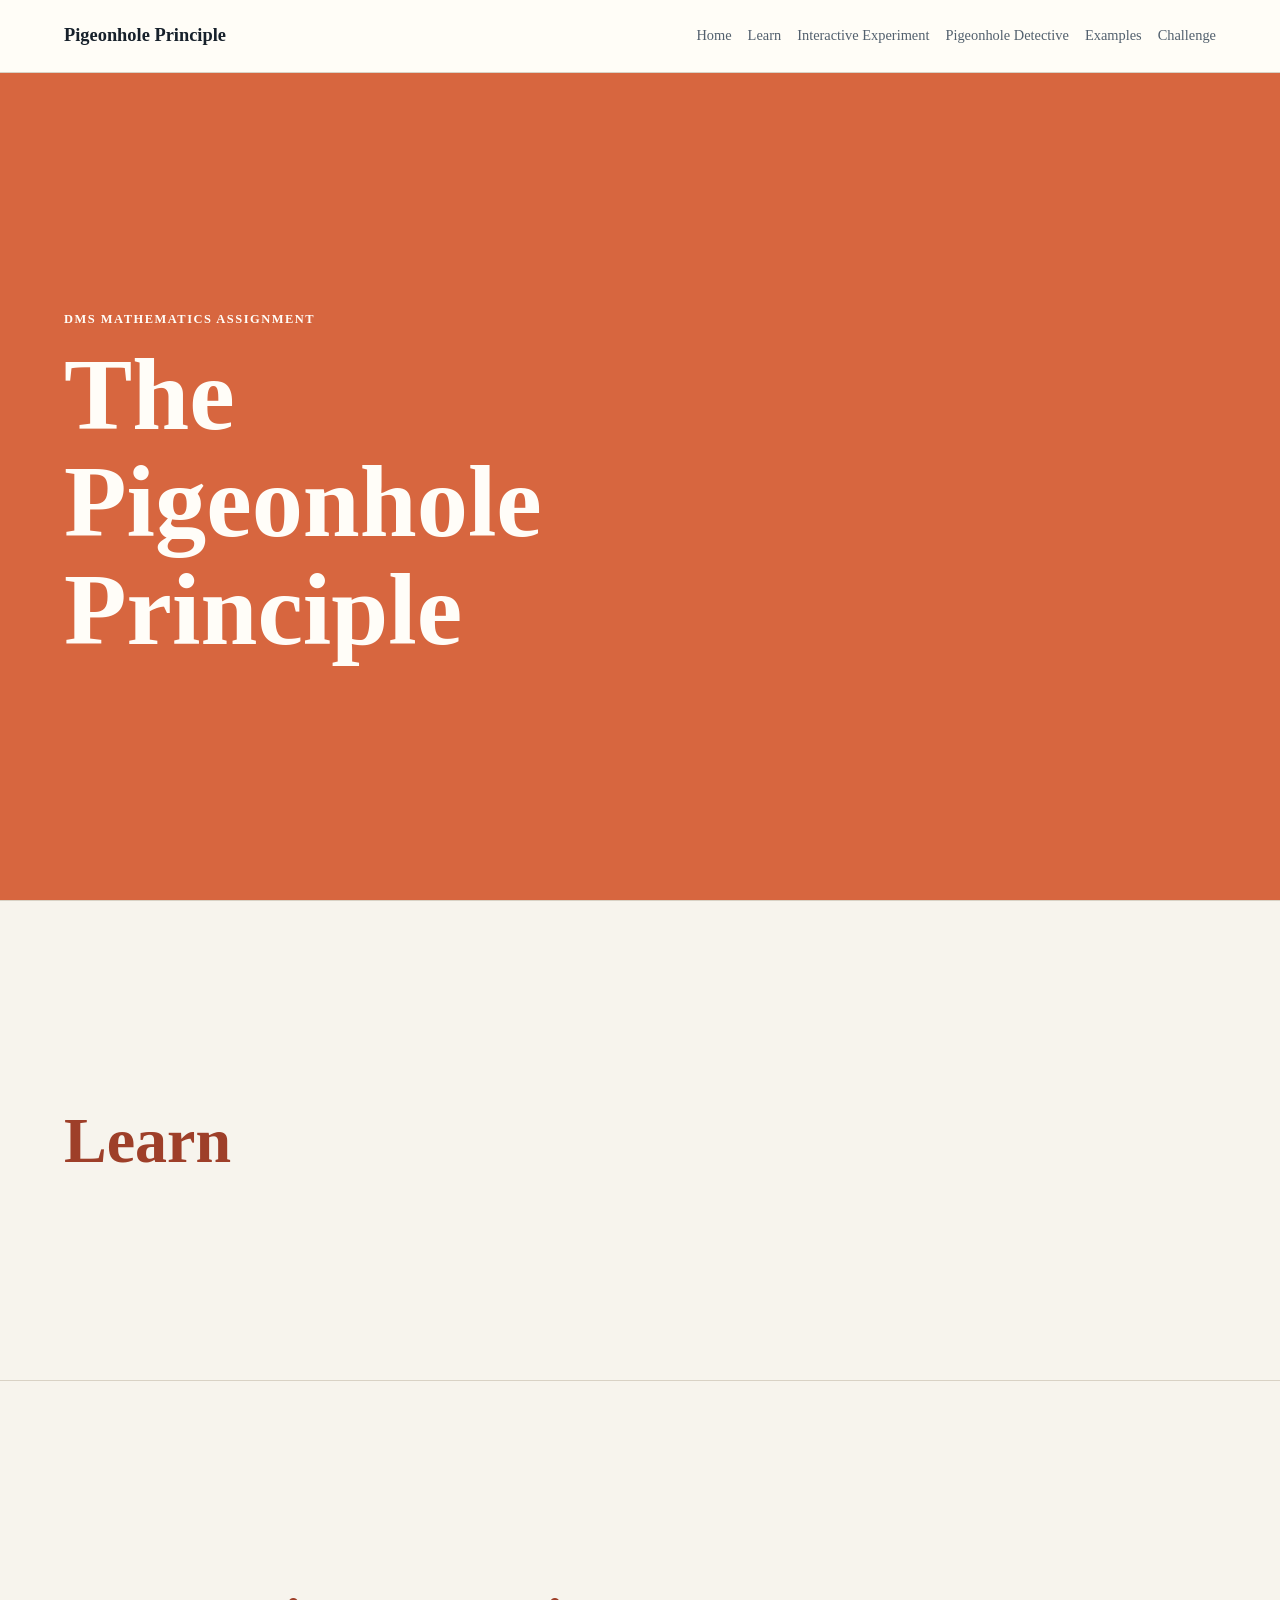
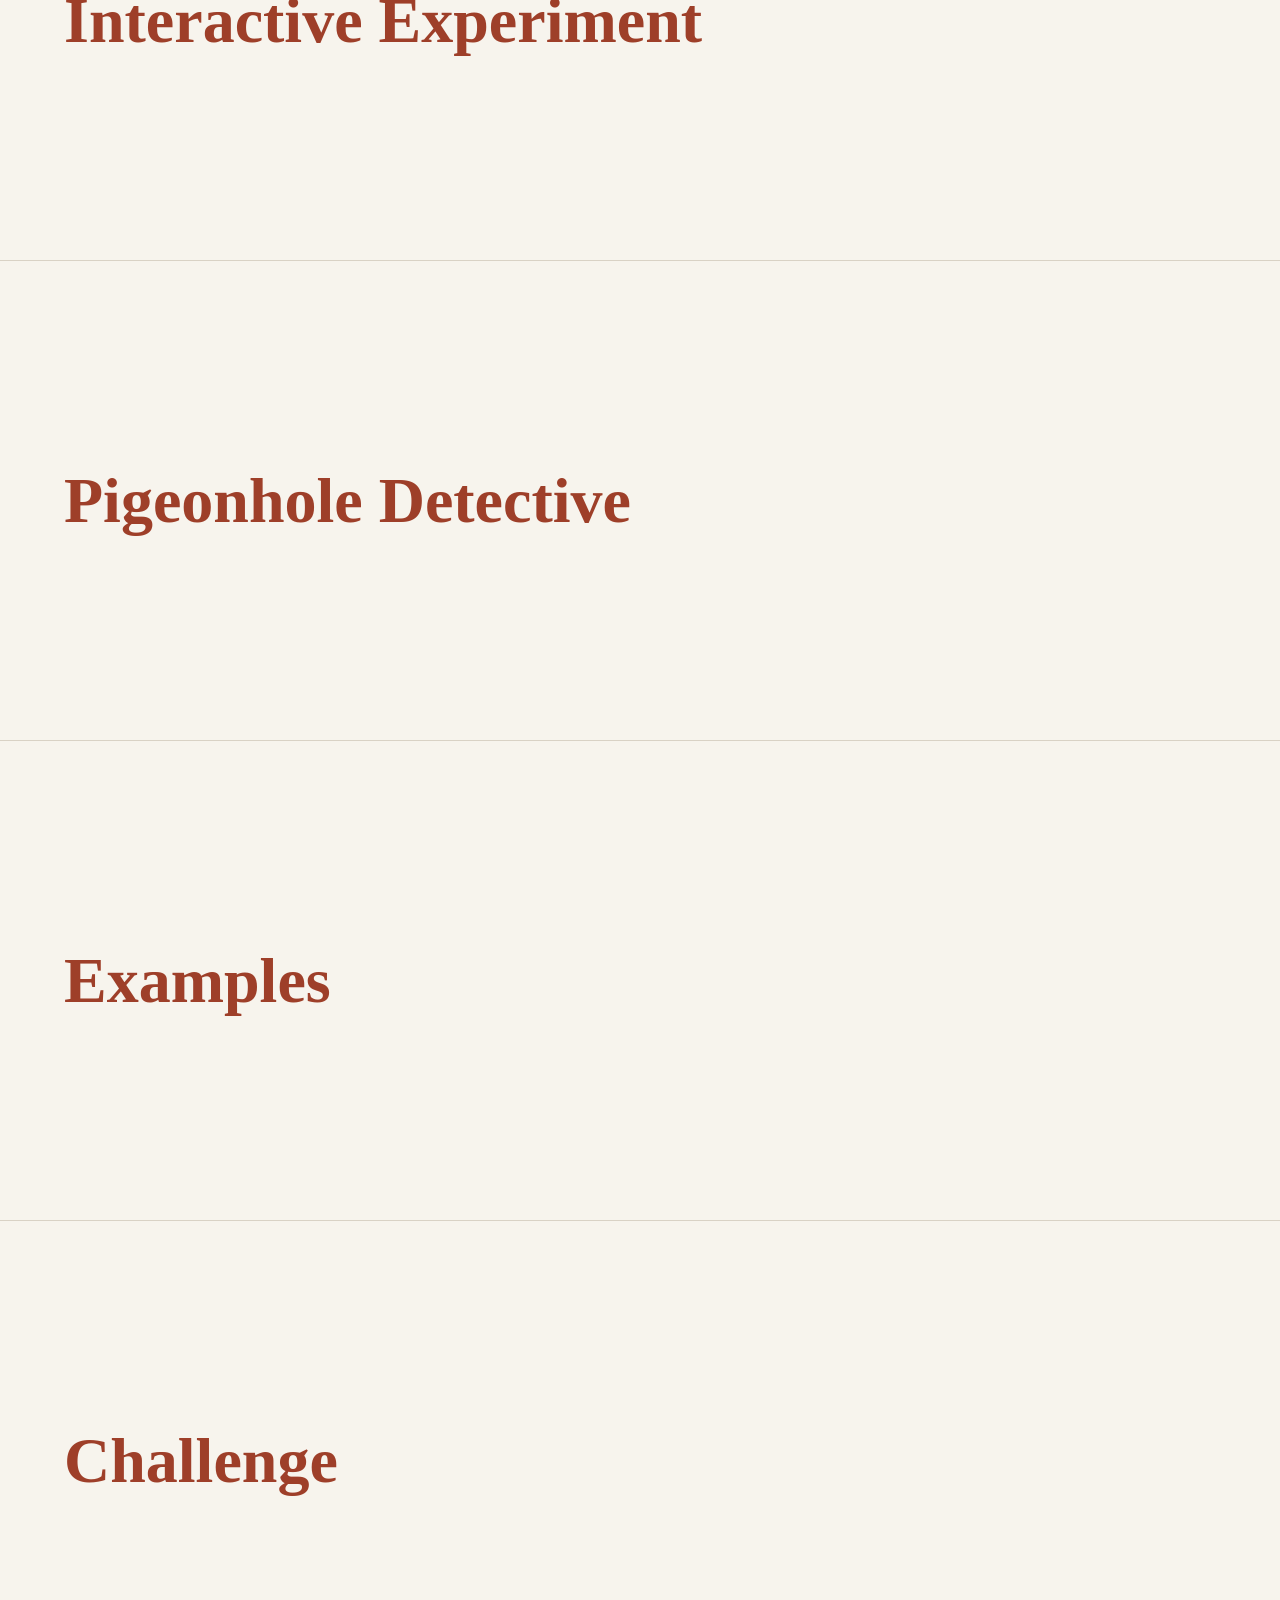
==== index.html @ 04d4083a "Initial project structure" ====
<!DOCTYPE html>
<html lang="en">
<head>
  <meta charset="UTF-8">
  <meta name="viewport" content="width=device-width, initial-scale=1.0">
  <meta name="description" content="An interactive learning experience about the Pigeonhole Principle.">
  <title>Pigeonhole Principle | DMS Mathematics</title>
  <link rel="stylesheet" href="styles.css">
  <script src="script.js" defer></script>
</head>
<body>
  <header class="site-header">
    <div class="site-header__inner">
      <a class="site-title" href="#home">Pigeonhole Principle</a>
      <nav class="site-nav" aria-label="Main navigation">
        <a href="#home">Home</a>
        <a href="#learn">Learn</a>
        <a href="#experiment">Interactive Experiment</a>
        <a href="#detective">Pigeonhole Detective</a>
        <a href="#examples">Examples</a>
        <a href="#challenge">Challenge</a>
      </nav>
    </div>
  </header>

  <main>
    <section id="home" class="page-section page-section--intro" aria-labelledby="home-heading">
      <div class="section-content">
        <p class="section-label">DMS Mathematics Assignment</p>
        <h1 id="home-heading">The Pigeonhole Principle</h1>
      </div>
    </section>

    <section id="learn" class="page-section" aria-labelledby="learn-heading">
      <div class="section-content">
        <h2 id="learn-heading">Learn</h2>
      </div>
    </section>

    <section id="experiment" class="page-section" aria-labelledby="experiment-heading">
      <div class="section-content">
        <h2 id="experiment-heading">Interactive Experiment</h2>
      </div>
    </section>

    <section id="detective" class="page-section" aria-labelledby="detective-heading">
      <div class="section-content">
        <h2 id="detective-heading">Pigeonhole Detective</h2>
      </div>
    </section>

    <section id="examples" class="page-section" aria-labelledby="examples-heading">
      <div class="section-content">
        <h2 id="examples-heading">Examples</h2>
      </div>
    </section>

    <section id="challenge" class="page-section" aria-labelledby="challenge-heading">
      <div class="section-content">
        <h2 id="challenge-heading">Challenge</h2>
      </div>
    </section>
  </main>
</body>
</html>
---- styles.css ----
:root {
  --color-ink: #17212b;
  --color-muted: #52606d;
  --color-paper: #f7f4ed;
  --color-surface: #fffdf8;
  --color-accent: #d7663f;
  --color-accent-dark: #9e3f29;
  --color-line: #d9d2c5;
  --content-width: 72rem;
}

* {
  box-sizing: border-box;
}

html {
  scroll-behavior: smooth;
}

body {
  margin: 0;
  color: var(--color-ink);
  background: var(--color-paper);
  font-family: Georgia, "Times New Roman", serif;
  line-height: 1.5;
}

.site-header {
  position: sticky;
  top: 0;
  z-index: 10;
  border-bottom: 1px solid var(--color-line);
  background: rgb(255 253 248 / 94%);
  backdrop-filter: blur(0.75rem);
}

.site-header__inner {
  display: flex;
  align-items: center;
  justify-content: space-between;
  gap: 2rem;
  width: min(100% - 2rem, var(--content-width));
  min-height: 4.5rem;
  margin: 0 auto;
}

.site-title {
  color: var(--color-ink);
  font-size: 1.15rem;
  font-weight: 700;
  text-decoration: none;
  white-space: nowrap;
}

.site-nav {
  display: flex;
  flex-wrap: wrap;
  justify-content: flex-end;
  gap: 0.35rem 1rem;
}

.site-nav a {
  color: var(--color-muted);
  font-size: 0.9rem;
  text-decoration: none;
}

.site-nav a:hover,
.site-nav a:focus-visible {
  color: var(--color-accent-dark);
  text-decoration: underline;
  text-underline-offset: 0.25rem;
}

.page-section {
  display: grid;
  align-items: center;
  min-height: 30rem;
  border-bottom: 1px solid var(--color-line);
}

.page-section--intro {
  min-height: calc(100vh - 4.5rem);
  background: var(--color-accent);
  color: var(--color-surface);
}

.section-content {
  width: min(100% - 2rem, var(--content-width));
  margin: 0 auto;
  padding: 4rem 0;
}

.section-label {
  margin: 0 0 0.75rem;
  color: inherit;
  font-size: 0.78rem;
  font-weight: 700;
  letter-spacing: 0.12em;
  text-transform: uppercase;
}

h1,
h2 {
  margin: 0;
  line-height: 1.05;
}

h1 {
  max-width: 12ch;
  font-size: clamp(3rem, 8vw, 7rem);
}

h2 {
  color: var(--color-accent-dark);
  font-size: clamp(2.25rem, 5vw, 4rem);
}

@media (max-width: 48rem) {
  .site-header__inner {
    align-items: flex-start;
    flex-direction: column;
    gap: 0.75rem;
    padding: 1rem 0;
  }

  .site-nav {
    justify-content: flex-start;
  }

  .page-section--intro {
    min-height: calc(100vh - 8rem);
  }
}
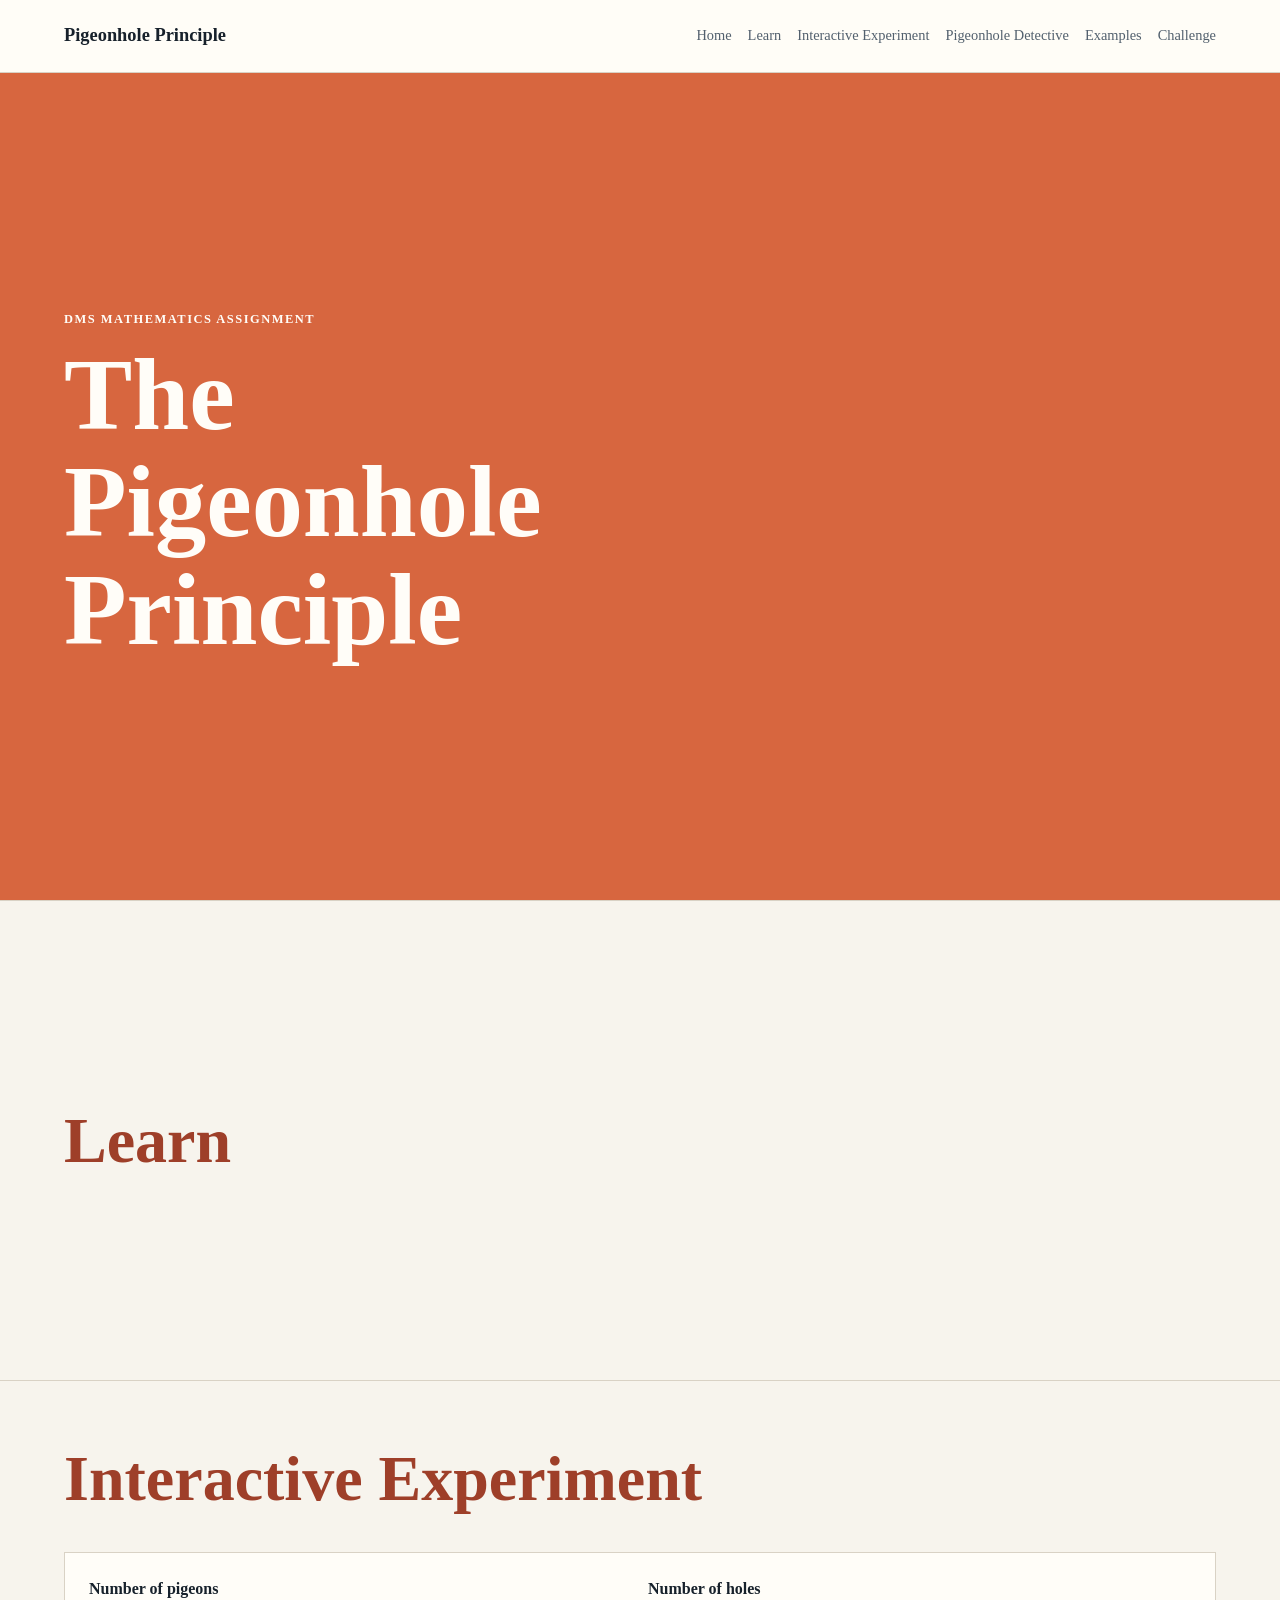
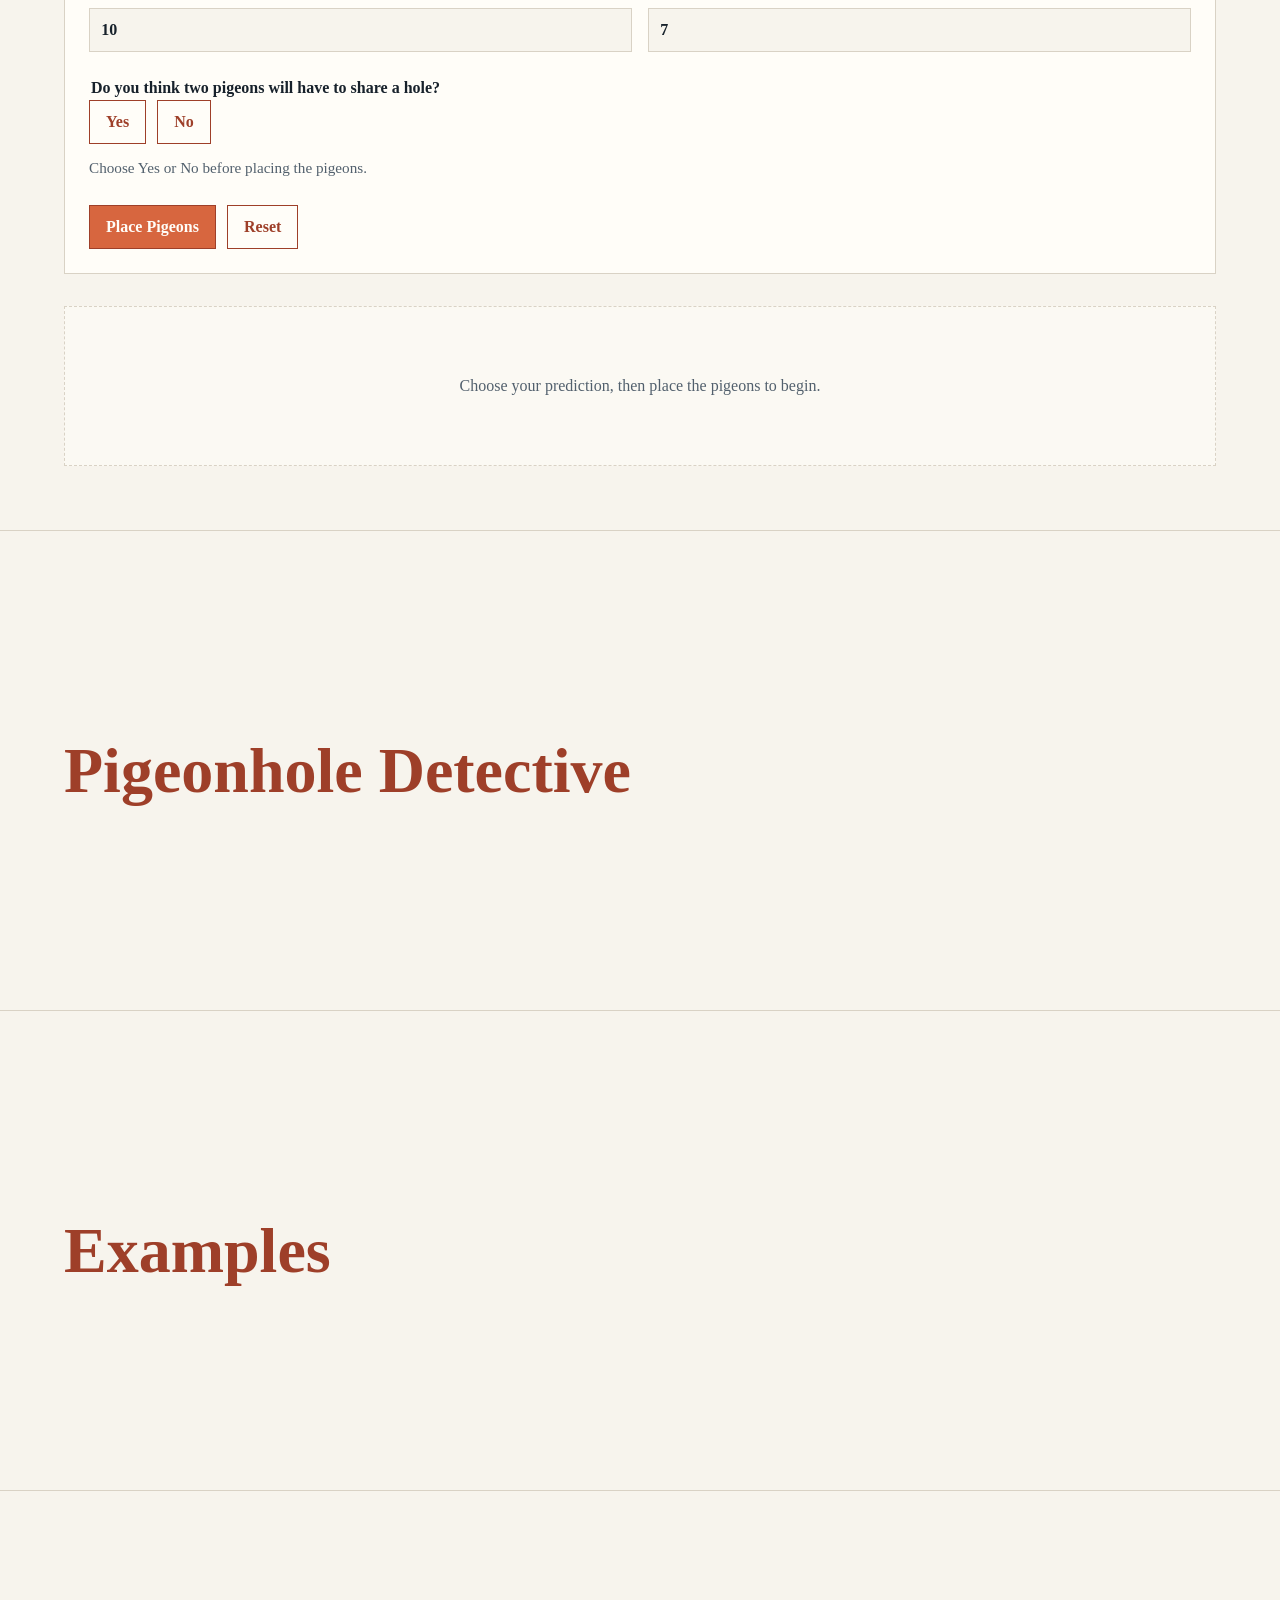
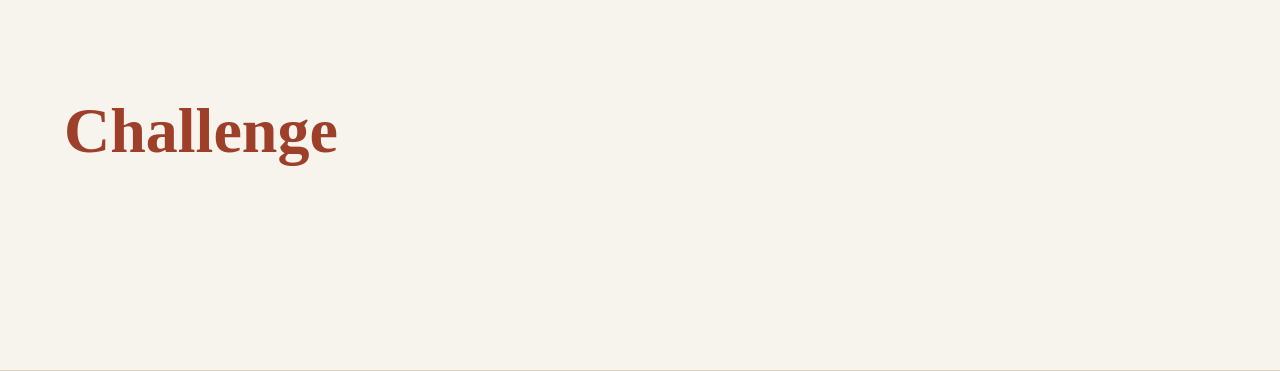
==== commit 34c7da59: "Add interactive pigeonhole experiment" ====
--- a/index.html
+++ b/index.html
@@ -40,6 +40,40 @@
     <section id="experiment" class="page-section" aria-labelledby="experiment-heading">
       <div class="section-content">
         <h2 id="experiment-heading">Interactive Experiment</h2>
+        <div class="experiment" data-experiment>
+          <form class="experiment-controls" data-experiment-form>
+            <div class="experiment-inputs">
+              <label for="pigeon-count">
+                Number of pigeons
+                <input id="pigeon-count" name="pigeons" type="number" min="1" max="60" value="10" required>
+              </label>
+              <label for="hole-count">
+                Number of holes
+                <input id="hole-count" name="holes" type="number" min="1" max="30" value="7" required>
+              </label>
+            </div>
+
+            <fieldset class="prediction-panel">
+              <legend>Do you think two pigeons will have to share a hole?</legend>
+              <div class="prediction-options">
+                <button class="choice-button" type="button" data-prediction="yes">Yes</button>
+                <button class="choice-button" type="button" data-prediction="no">No</button>
+              </div>
+              <p class="prediction-status" data-prediction-status aria-live="polite">Choose Yes or No before placing the pigeons.</p>
+            </fieldset>
+
+            <div class="experiment-actions">
+              <button class="action-button action-button--primary" type="submit">Place Pigeons</button>
+              <button class="action-button" type="button" data-reset>Reset</button>
+            </div>
+          </form>
+
+          <div class="experiment-board" aria-label="Pigeon and hole simulation" data-experiment-board>
+            <p class="board-empty" data-board-empty>Choose your prediction, then place the pigeons to begin.</p>
+          </div>
+
+          <div class="experiment-result" data-experiment-result aria-live="polite" hidden></div>
+        </div>
       </div>
     </section>
 
--- a/styles.css
+++ b/styles.css
@@ -116,6 +116,201 @@
   font-size: clamp(2.25rem, 5vw, 4rem);
 }
 
+.experiment {
+  display: grid;
+  gap: 2rem;
+  margin-top: 2.5rem;
+}
+
+.experiment-controls {
+  display: grid;
+  gap: 1.5rem;
+  padding: 1.5rem;
+  border: 1px solid var(--color-line);
+  background: var(--color-surface);
+}
+
+.experiment-inputs {
+  display: grid;
+  grid-template-columns: repeat(2, minmax(0, 1fr));
+  gap: 1rem;
+}
+
+.experiment label,
+.prediction-panel legend {
+  color: var(--color-ink);
+  font-weight: 700;
+}
+
+.experiment label {
+  display: grid;
+  gap: 0.45rem;
+}
+
+.experiment input {
+  width: 100%;
+  min-height: 2.75rem;
+  padding: 0.5rem 0.7rem;
+  border: 1px solid var(--color-line);
+  color: var(--color-ink);
+  background: var(--color-paper);
+  font: inherit;
+  font-size: 1rem;
+}
+
+.prediction-panel {
+  display: grid;
+  gap: 0.8rem;
+  margin: 0;
+  padding: 0;
+  border: 0;
+}
+
+.prediction-options,
+.experiment-actions {
+  display: flex;
+  flex-wrap: wrap;
+  gap: 0.7rem;
+}
+
+.choice-button,
+.action-button {
+  min-height: 2.75rem;
+  padding: 0.55rem 1rem;
+  border: 1px solid var(--color-accent-dark);
+  color: var(--color-accent-dark);
+  background: transparent;
+  font: inherit;
+  font-weight: 700;
+  cursor: pointer;
+}
+
+.choice-button:hover,
+.choice-button:focus-visible,
+.action-button:hover,
+.action-button:focus-visible,
+.choice-button.is-selected {
+  color: var(--color-surface);
+  background: var(--color-accent-dark);
+}
+
+.choice-button:disabled {
+  cursor: default;
+  opacity: 0.6;
+}
+
+.action-button--primary {
+  color: var(--color-surface);
+  background: var(--color-accent);
+}
+
+.action-button--primary:hover,
+.action-button--primary:focus-visible {
+  background: var(--color-accent-dark);
+}
+
+.prediction-status {
+  min-height: 1.5rem;
+  margin: 0;
+  color: var(--color-muted);
+  font-size: 0.95rem;
+}
+
+.experiment-board {
+  display: grid;
+  grid-template-columns: repeat(auto-fit, minmax(8.5rem, 1fr));
+  gap: 1rem;
+  min-height: 10rem;
+  padding: 1rem;
+  border: 1px dashed var(--color-line);
+  background: rgb(255 253 248 / 58%);
+}
+
+.board-empty {
+  align-self: center;
+  grid-column: 1 / -1;
+  margin: 0;
+  color: var(--color-muted);
+  text-align: center;
+}
+
+.hole-box {
+  display: flex;
+  min-height: 7rem;
+  flex-direction: column;
+  gap: 0.6rem;
+  padding: 0.75rem;
+  border: 2px solid var(--color-line);
+  background: var(--color-paper);
+}
+
+.hole-box--crowded {
+  border-color: var(--color-accent-dark);
+  background: #f8e5dc;
+}
+
+.hole-label {
+  color: var(--color-muted);
+  font-size: 0.9rem;
+  font-weight: 700;
+}
+
+.pigeon-list {
+  display: flex;
+  flex-wrap: wrap;
+  align-content: flex-start;
+  gap: 0.35rem;
+}
+
+.pigeon {
+  display: grid;
+  width: 2.25rem;
+  aspect-ratio: 1;
+  place-items: center;
+  border: 2px solid var(--color-accent-dark);
+  border-radius: 50%;
+  color: var(--color-accent-dark);
+  background: #ffd7c8;
+  font-size: 0.75rem;
+  font-weight: 700;
+  opacity: 0;
+  animation: pigeon-arrive 520ms cubic-bezier(0.2, 0.8, 0.2, 1) forwards;
+}
+
+.hole-count {
+  margin-top: auto;
+  color: var(--color-muted);
+  font-size: 0.85rem;
+}
+
+.experiment-result {
+  padding: 1.25rem 1.5rem;
+  border-left: 4px solid var(--color-accent);
+  background: var(--color-surface);
+}
+
+.experiment-result p {
+  margin: 0.35rem 0 0;
+}
+
+.experiment-result p:first-child {
+  margin-top: 0;
+  font-size: 1.2rem;
+  font-weight: 700;
+}
+
+@keyframes pigeon-arrive {
+  from {
+    opacity: 0;
+    transform: translateY(-1.8rem) scale(0.7);
+  }
+
+  to {
+    opacity: 1;
+    transform: translateY(0) scale(1);
+  }
+}
+
 @media (max-width: 48rem) {
   .site-header__inner {
     align-items: flex-start;
@@ -131,4 +326,8 @@
   .page-section--intro {
     min-height: calc(100vh - 8rem);
   }
-}
+
+  .experiment-inputs {
+    grid-template-columns: 1fr;
+  }
+}
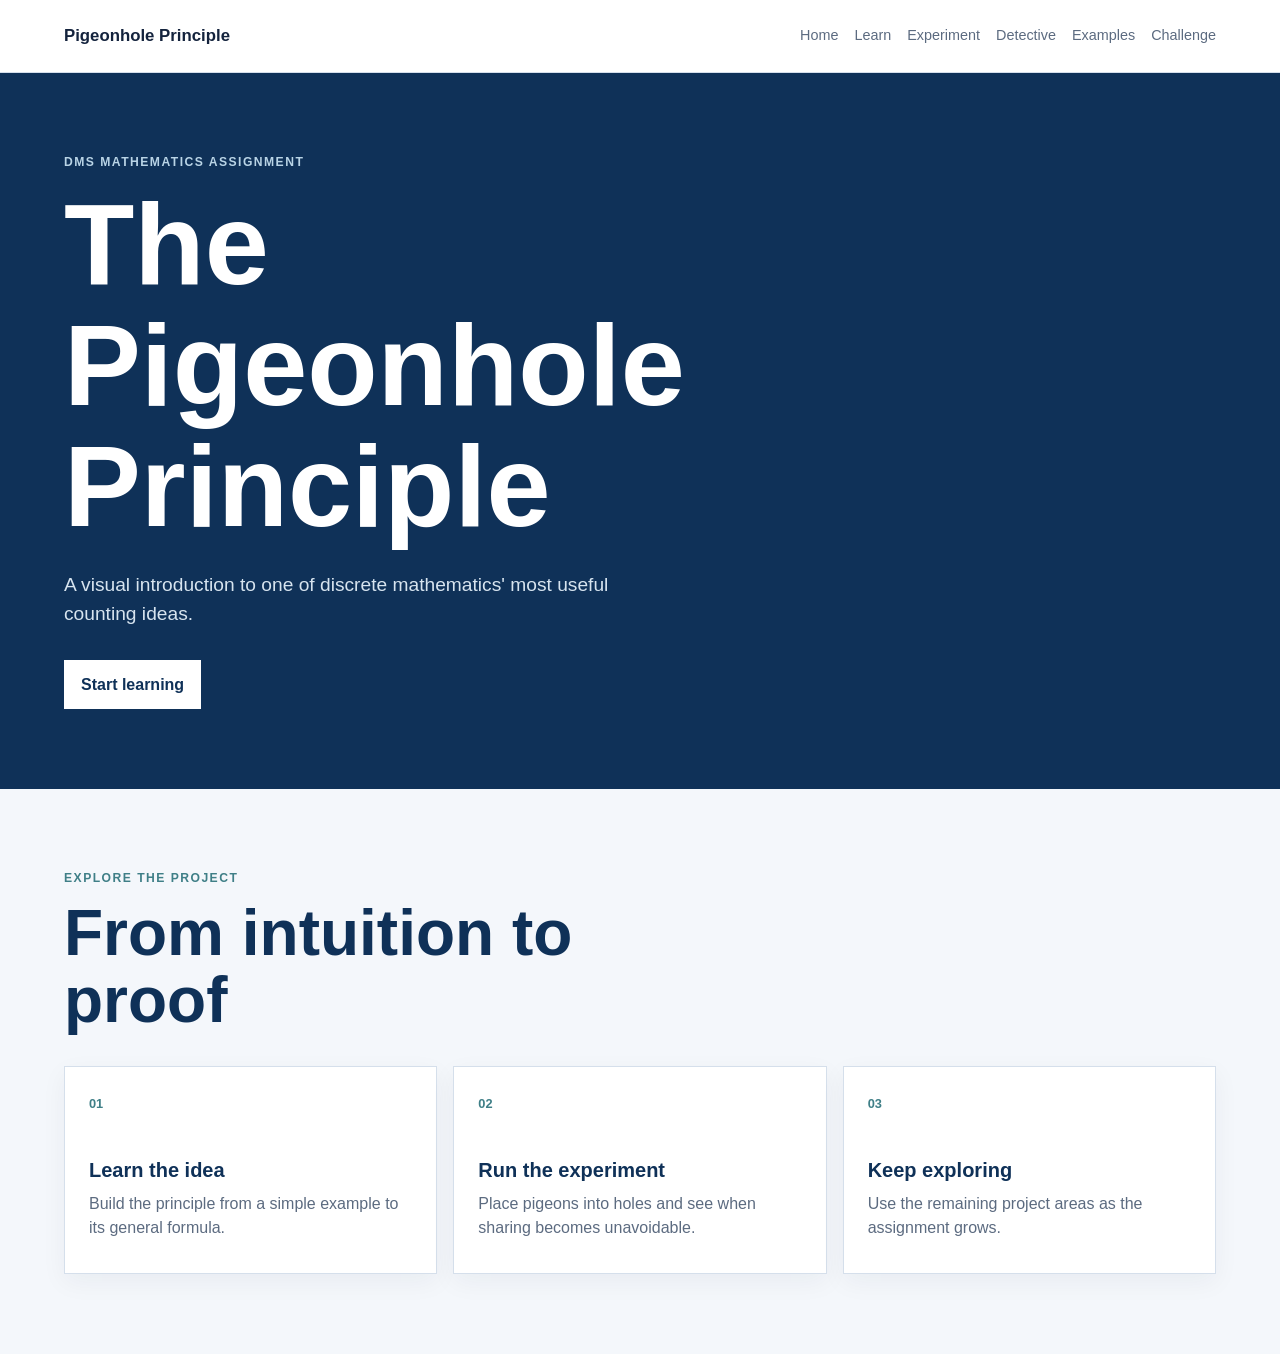
==== commit 1d15e365: "Add interactive pigeonhole experiment" ====
--- a/index.html
+++ b/index.html
@@ -11,87 +11,49 @@
 <body>
   <header class="site-header">
     <div class="site-header__inner">
-      <a class="site-title" href="#home">Pigeonhole Principle</a>
+      <a class="site-title" href="index.html">Pigeonhole Principle</a>
       <nav class="site-nav" aria-label="Main navigation">
-        <a href="#home">Home</a>
-        <a href="#learn">Learn</a>
-        <a href="#experiment">Interactive Experiment</a>
-        <a href="#detective">Pigeonhole Detective</a>
-        <a href="#examples">Examples</a>
-        <a href="#challenge">Challenge</a>
+        <a href="index.html" aria-current="page">Home</a>
+        <a href="learn.html">Learn</a>
+        <a href="experiment.html">Experiment</a>
+        <a href="detective.html">Detective</a>
+        <a href="examples.html">Examples</a>
+        <a href="challenge.html">Challenge</a>
       </nav>
     </div>
   </header>
 
   <main>
-    <section id="home" class="page-section page-section--intro" aria-labelledby="home-heading">
-      <div class="section-content">
-        <p class="section-label">DMS Mathematics Assignment</p>
+    <section class="home-hero" aria-labelledby="home-heading">
+      <div class="content-width home-hero__content">
+        <p class="eyebrow">DMS Mathematics Assignment</p>
         <h1 id="home-heading">The Pigeonhole Principle</h1>
+        <p class="home-hero__lead">A visual introduction to one of discrete mathematics' most useful counting ideas.</p>
+        <a class="button button--primary" href="learn.html">Start learning</a>
       </div>
     </section>
 
-    <section id="learn" class="page-section" aria-labelledby="learn-heading">
-      <div class="section-content">
-        <h2 id="learn-heading">Learn</h2>
-      </div>
-    </section>
-
-    <section id="experiment" class="page-section" aria-labelledby="experiment-heading">
-      <div class="section-content">
-        <h2 id="experiment-heading">Interactive Experiment</h2>
-        <div class="experiment" data-experiment>
-          <form class="experiment-controls" data-experiment-form>
-            <div class="experiment-inputs">
-              <label for="pigeon-count">
-                Number of pigeons
-                <input id="pigeon-count" name="pigeons" type="number" min="1" max="60" value="10" required>
-              </label>
-              <label for="hole-count">
-                Number of holes
-                <input id="hole-count" name="holes" type="number" min="1" max="30" value="7" required>
-              </label>
-            </div>
-
-            <fieldset class="prediction-panel">
-              <legend>Do you think two pigeons will have to share a hole?</legend>
-              <div class="prediction-options">
-                <button class="choice-button" type="button" data-prediction="yes">Yes</button>
-                <button class="choice-button" type="button" data-prediction="no">No</button>
-              </div>
-              <p class="prediction-status" data-prediction-status aria-live="polite">Choose Yes or No before placing the pigeons.</p>
-            </fieldset>
-
-            <div class="experiment-actions">
-              <button class="action-button action-button--primary" type="submit">Place Pigeons</button>
-              <button class="action-button" type="button" data-reset>Reset</button>
-            </div>
-          </form>
-
-          <div class="experiment-board" aria-label="Pigeon and hole simulation" data-experiment-board>
-            <p class="board-empty" data-board-empty>Choose your prediction, then place the pigeons to begin.</p>
-          </div>
-
-          <div class="experiment-result" data-experiment-result aria-live="polite" hidden></div>
+    <section class="home-overview" aria-labelledby="overview-heading">
+      <div class="content-width">
+        <p class="eyebrow">Explore the project</p>
+        <h2 id="overview-heading">From intuition to proof</h2>
+        <div class="overview-grid">
+          <a class="overview-card" href="learn.html">
+            <span class="card-number">01</span>
+            <h3>Learn the idea</h3>
+            <p>Build the principle from a simple example to its general formula.</p>
+          </a>
+          <a class="overview-card" href="experiment.html">
+            <span class="card-number">02</span>
+            <h3>Run the experiment</h3>
+            <p>Place pigeons into holes and see when sharing becomes unavoidable.</p>
+          </a>
+          <a class="overview-card" href="detective.html">
+            <span class="card-number">03</span>
+            <h3>Keep exploring</h3>
+            <p>Use the remaining project areas as the assignment grows.</p>
+          </a>
         </div>
-      </div>
-    </section>
-
-    <section id="detective" class="page-section" aria-labelledby="detective-heading">
-      <div class="section-content">
-        <h2 id="detective-heading">Pigeonhole Detective</h2>
-      </div>
-    </section>
-
-    <section id="examples" class="page-section" aria-labelledby="examples-heading">
-      <div class="section-content">
-        <h2 id="examples-heading">Examples</h2>
-      </div>
-    </section>
-
-    <section id="challenge" class="page-section" aria-labelledby="challenge-heading">
-      <div class="section-content">
-        <h2 id="challenge-heading">Challenge</h2>
       </div>
     </section>
   </main>
--- a/styles.css
+++ b/styles.css
@@ -1,11 +1,12 @@
 :root {
-  --color-ink: #17212b;
-  --color-muted: #52606d;
-  --color-paper: #f7f4ed;
-  --color-surface: #fffdf8;
-  --color-accent: #d7663f;
-  --color-accent-dark: #9e3f29;
-  --color-line: #d9d2c5;
+  --color-ink: #14233d;
+  --color-muted: #5c6b80;
+  --color-paper: #f4f7fb;
+  --color-surface: #ffffff;
+  --color-accent: #1b4c80;
+  --color-accent-dark: #0f3158;
+  --color-secondary: #3f7f87;
+  --color-line: #d5dfeb;
   --content-width: 72rem;
 }
 
@@ -21,7 +22,7 @@
   margin: 0;
   color: var(--color-ink);
   background: var(--color-paper);
-  font-family: Georgia, "Times New Roman", serif;
+  font-family: "Trebuchet MS", Arial, sans-serif;
   line-height: 1.5;
 }
 
@@ -30,7 +31,7 @@
   top: 0;
   z-index: 10;
   border-bottom: 1px solid var(--color-line);
-  background: rgb(255 253 248 / 94%);
+  background: rgb(255 255 255 / 96%);
   backdrop-filter: blur(0.75rem);
 }
 
@@ -46,7 +47,7 @@
 
 .site-title {
   color: var(--color-ink);
-  font-size: 1.15rem;
+  font-size: 1.05rem;
   font-weight: 700;
   text-decoration: none;
   white-space: nowrap;
@@ -67,7 +68,7 @@
 
 .site-nav a:hover,
 .site-nav a:focus-visible {
-  color: var(--color-accent-dark);
+  color: var(--color-accent);
   text-decoration: underline;
   text-underline-offset: 0.25rem;
 }
@@ -114,6 +115,270 @@
 h2 {
   color: var(--color-accent-dark);
   font-size: clamp(2.25rem, 5vw, 4rem);
+}
+
+.content-width {
+  width: min(100% - 2rem, var(--content-width));
+  margin: 0 auto;
+}
+
+.content-page {
+  min-height: calc(100vh - 4.5rem);
+  padding-bottom: 5rem;
+}
+
+.home-hero {
+  display: grid;
+  min-height: min(42rem, calc(100vh - 4.5rem));
+  align-items: center;
+  color: var(--color-surface);
+  background: var(--color-accent-dark);
+}
+
+.home-hero__content {
+  padding: 5rem 0;
+}
+
+.eyebrow,
+.card-kicker {
+  margin: 0 0 0.8rem;
+  color: var(--color-secondary);
+  font-size: 0.76rem;
+  font-weight: 700;
+  letter-spacing: 0.12em;
+  text-transform: uppercase;
+}
+
+.home-hero .eyebrow {
+  color: #b9d4e6;
+}
+
+.home-hero h1 {
+  max-width: 10ch;
+  font-size: clamp(3.5rem, 9vw, 7.5rem);
+}
+
+.home-hero__lead {
+  max-width: 38rem;
+  margin: 1.5rem 0 2rem;
+  color: #d7e4ef;
+  font-size: 1.2rem;
+}
+
+.button {
+  display: inline-block;
+  padding: 0.7rem 1rem;
+  border: 1px solid transparent;
+  font-weight: 700;
+  text-decoration: none;
+}
+
+.button--primary {
+  color: var(--color-accent-dark);
+  background: var(--color-surface);
+}
+
+.button--primary:hover,
+.button--primary:focus-visible {
+  color: var(--color-surface);
+  border-color: var(--color-surface);
+  background: transparent;
+}
+
+.home-overview {
+  padding: 5rem 0;
+}
+
+.home-overview h2 {
+  max-width: 16ch;
+  margin-bottom: 2rem;
+}
+
+.overview-grid {
+  display: grid;
+  grid-template-columns: repeat(3, minmax(0, 1fr));
+  gap: 1rem;
+}
+
+.overview-card,
+.lesson-card {
+  border: 1px solid var(--color-line);
+  background: var(--color-surface);
+  box-shadow: 0 0.5rem 1.5rem rgb(20 35 61 / 5%);
+}
+
+.overview-card {
+  display: block;
+  min-height: 13rem;
+  padding: 1.5rem;
+  color: inherit;
+  text-decoration: none;
+  transition: border-color 160ms ease, transform 160ms ease;
+}
+
+.overview-card:hover,
+.overview-card:focus-visible {
+  border-color: var(--color-secondary);
+  transform: translateY(-0.2rem);
+}
+
+.card-number {
+  color: var(--color-secondary);
+  font-size: 0.8rem;
+  font-weight: 700;
+}
+
+.overview-card h3 {
+  margin: 2.5rem 0 0.45rem;
+  color: var(--color-accent-dark);
+  font-size: 1.25rem;
+}
+
+.overview-card p {
+  margin: 0;
+  color: var(--color-muted);
+}
+
+.page-heading {
+  padding: 5rem 0 3.5rem;
+}
+
+.page-heading h1 {
+  max-width: 16ch;
+  color: var(--color-accent-dark);
+  font-size: clamp(3rem, 7vw, 6rem);
+}
+
+.page-heading__lead {
+  max-width: 42rem;
+  margin: 1.25rem 0 0;
+  color: var(--color-muted);
+  font-size: 1.15rem;
+}
+
+.learn-layout {
+  display: grid;
+  grid-template-columns: repeat(2, minmax(0, 1fr));
+  gap: 1rem;
+}
+
+.lesson-card {
+  padding: 2rem;
+}
+
+.lesson-card--wide {
+  grid-column: 1 / -1;
+}
+
+.lesson-card h2 {
+  margin-bottom: 1rem;
+  font-size: clamp(1.7rem, 3vw, 2.5rem);
+}
+
+.lesson-card p {
+  color: var(--color-muted);
+}
+
+.definition-card {
+  background: #edf3f9;
+}
+
+blockquote {
+  margin: 1.5rem 0;
+  padding-left: 1rem;
+  border-left: 4px solid var(--color-secondary);
+  color: var(--color-accent-dark);
+  font-size: 1.2rem;
+  font-weight: 700;
+}
+
+.math-display,
+.formula {
+  color: var(--color-accent-dark) !important;
+  font-size: 1.2rem;
+  font-weight: 700;
+}
+
+.formula {
+  margin: 1.25rem 0;
+  font-size: 2rem;
+}
+
+.formula span {
+  color: var(--color-secondary);
+}
+
+.idea-visual {
+  display: grid;
+  grid-template-columns: repeat(3, 1fr) auto repeat(2, 1fr);
+  align-items: center;
+  gap: 0.5rem;
+  margin: 1.5rem 0;
+}
+
+.idea-object,
+.idea-box {
+  display: grid;
+  min-height: 5rem;
+  place-items: center;
+  padding: 0.5rem;
+  border: 1px solid var(--color-line);
+  text-align: center;
+}
+
+.idea-object {
+  color: var(--color-accent-dark);
+  background: #edf3f9;
+}
+
+.idea-object span {
+  font-weight: 700;
+}
+
+.idea-object small,
+.idea-box span {
+  color: var(--color-muted);
+  font-size: 0.75rem;
+}
+
+.idea-box {
+  border-color: var(--color-secondary);
+  background: #eef7f6;
+}
+
+.idea-box strong {
+  color: var(--color-accent-dark);
+  font-size: 0.8rem;
+}
+
+.idea-arrow {
+  color: var(--color-secondary);
+  font-size: 1.5rem;
+  text-align: center;
+}
+
+.count-list {
+  display: grid;
+  gap: 0.65rem;
+  margin: 1.5rem 0;
+  padding-left: 1.25rem;
+  color: var(--color-muted);
+}
+
+.try-example {
+  margin-top: 1.5rem;
+  border-top: 1px solid var(--color-line);
+  padding-top: 1rem;
+}
+
+.try-example summary {
+  color: var(--color-accent);
+  cursor: pointer;
+  font-weight: 700;
+}
+
+.try-example p {
+  margin-bottom: 0;
 }
 
 .experiment {
@@ -245,8 +510,8 @@
 }
 
 .hole-box--crowded {
-  border-color: var(--color-accent-dark);
-  background: #f8e5dc;
+  border-color: var(--color-secondary);
+  background: #e7f0f8;
 }
 
 .hole-label {
@@ -267,10 +532,10 @@
   width: 2.25rem;
   aspect-ratio: 1;
   place-items: center;
-  border: 2px solid var(--color-accent-dark);
+  border: 2px solid var(--color-accent);
   border-radius: 50%;
   color: var(--color-accent-dark);
-  background: #ffd7c8;
+  background: #dbe9f5;
   font-size: 0.75rem;
   font-weight: 700;
   opacity: 0;
@@ -330,4 +595,22 @@
   .experiment-inputs {
     grid-template-columns: 1fr;
   }
-}
+
+  .overview-grid,
+  .learn-layout {
+    grid-template-columns: 1fr;
+  }
+
+  .idea-visual {
+    grid-template-columns: repeat(3, 1fr);
+  }
+
+  .idea-arrow {
+    grid-column: 1 / -1;
+    transform: rotate(90deg);
+  }
+
+  .idea-box {
+    grid-row: 3;
+  }
+}
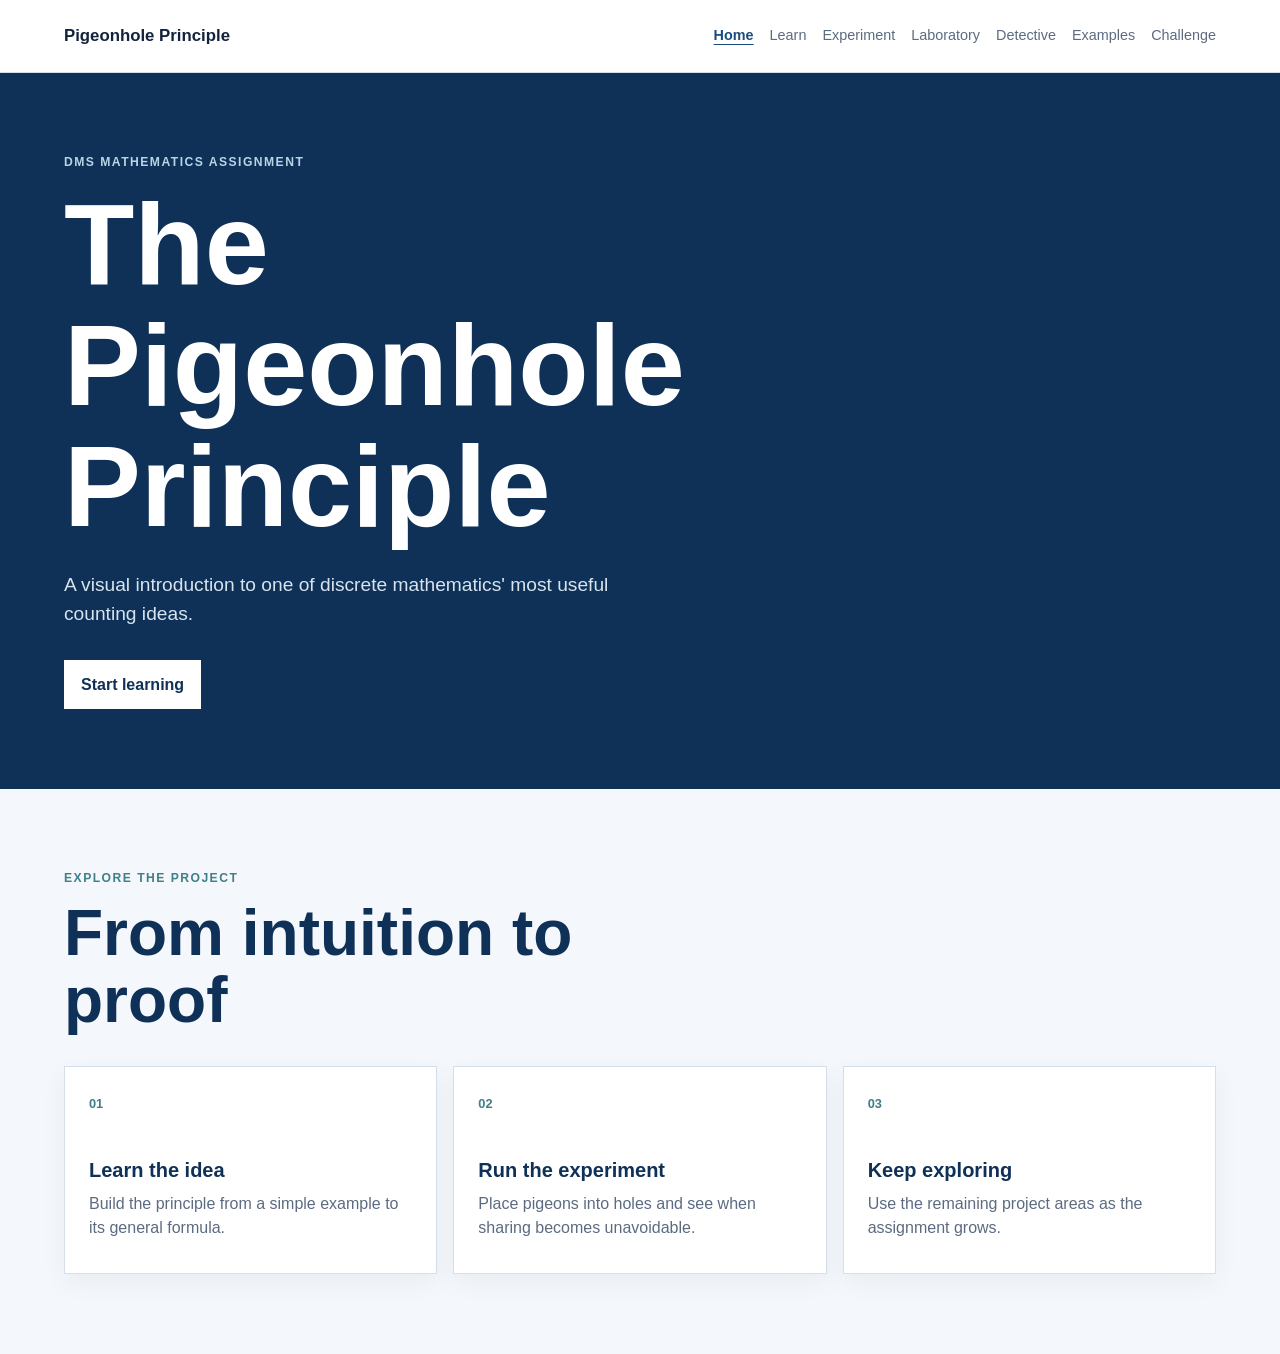
==== commit c11c48d9: "Add Pigeonhole Laboratory" ====
--- a/index.html
+++ b/index.html
@@ -16,6 +16,7 @@
         <a href="index.html" aria-current="page">Home</a>
         <a href="learn.html">Learn</a>
         <a href="experiment.html">Experiment</a>
+        <a href="laboratory.html">Laboratory</a>
         <a href="detective.html">Detective</a>
         <a href="examples.html">Examples</a>
         <a href="challenge.html">Challenge</a>
--- a/styles.css
+++ b/styles.css
@@ -67,8 +67,10 @@
 }
 
 .site-nav a:hover,
-.site-nav a:focus-visible {
+.site-nav a:focus-visible,
+.site-nav a[aria-current="page"] {
   color: var(--color-accent);
+  font-weight: 700;
   text-decoration: underline;
   text-underline-offset: 0.25rem;
 }
@@ -379,6 +381,215 @@
 
 .try-example p {
   margin-bottom: 0;
+}
+
+.detective-app,
+.challenge-app,
+.examples-grid {
+  display: grid;
+  gap: 1rem;
+}
+
+.activity-topline {
+  display: flex;
+  align-items: end;
+  justify-content: space-between;
+  gap: 1rem;
+  margin-bottom: 1rem;
+}
+
+.activity-topline h2 {
+  margin: 0;
+  font-size: clamp(1.7rem, 3vw, 2.5rem);
+}
+
+.progress-pill {
+  flex: 0 0 auto;
+  margin: 0;
+  padding: 0.45rem 0.75rem;
+  border: 1px solid var(--color-line);
+  border-radius: 999px;
+  color: var(--color-accent-dark);
+  background: var(--color-surface);
+  font-size: 0.85rem;
+  font-weight: 700;
+}
+
+.detective-card,
+.challenge-card,
+.detective-finish,
+.challenge-finish,
+.example-card {
+  border: 1px solid var(--color-line);
+  border-radius: 0.5rem;
+  background: var(--color-surface);
+  box-shadow: 0 0.5rem 1.5rem rgb(20 35 61 / 5%);
+}
+
+.detective-card,
+.challenge-card,
+.detective-finish,
+.challenge-finish {
+  padding: clamp(1.5rem, 4vw, 3rem);
+}
+
+.scenario-label {
+  margin: 0 0 0.75rem;
+  color: var(--color-secondary);
+  font-size: 0.8rem;
+  font-weight: 700;
+  letter-spacing: 0.08em;
+  text-transform: uppercase;
+}
+
+.detective-card h3,
+.challenge-card h3 {
+  max-width: 48rem;
+  margin: 0 0 2rem;
+  color: var(--color-accent-dark);
+  font-size: clamp(1.35rem, 2.5vw, 2rem);
+  line-height: 1.25;
+}
+
+.detective-choices {
+  display: grid;
+  grid-template-columns: repeat(2, minmax(0, 1fr));
+  gap: 1rem;
+  margin-bottom: 1.5rem;
+}
+
+.select-field {
+  display: grid;
+  gap: 0.5rem;
+  color: var(--color-ink);
+  font-weight: 700;
+}
+
+.select-field select {
+  min-height: 2.8rem;
+  padding: 0.55rem 0.7rem;
+  border: 1px solid var(--color-line);
+  border-radius: 0.35rem;
+  color: var(--color-ink);
+  background: var(--color-paper);
+  font: inherit;
+}
+
+.feedback-panel,
+.solution-panel {
+  margin-top: 1.25rem;
+  padding: 1rem 1.15rem;
+  border-left: 4px solid var(--color-secondary);
+  border-radius: 0.25rem;
+  color: var(--color-muted);
+  background: #eef7f6;
+}
+
+.feedback-panel p,
+.solution-panel p {
+  margin: 0.5rem 0 0;
+}
+
+.feedback-panel--correct {
+  border-color: var(--color-secondary);
+  background: #eef7f6;
+}
+
+.feedback-panel--incorrect {
+  border-color: #a45b52;
+  background: #faf0ee;
+}
+
+.feedback-panel--notice {
+  border-color: var(--color-accent);
+  background: #edf3f9;
+}
+
+.detective-card [data-detective-next],
+.challenge-card [data-challenge-next] {
+  margin-top: 1rem;
+}
+
+.detective-finish,
+.challenge-finish {
+  text-align: center;
+}
+
+.detective-finish h2,
+.challenge-finish h2 {
+  margin-bottom: 1rem;
+  font-size: clamp(1.8rem, 4vw, 3rem);
+}
+
+.detective-finish > p:not(.card-kicker),
+.challenge-finish > p:not(.card-kicker) {
+  max-width: 38rem;
+  margin: 0 auto 1.5rem;
+  color: var(--color-muted);
+}
+
+.examples-grid {
+  grid-template-columns: repeat(2, minmax(0, 1fr));
+}
+
+.example-card {
+  padding: 1.75rem;
+}
+
+.example-card:last-child {
+  grid-column: 1 / -1;
+}
+
+.example-card h2 {
+  margin-bottom: 1rem;
+  font-size: clamp(1.5rem, 3vw, 2.2rem);
+}
+
+.example-question {
+  min-height: 4.5rem;
+  color: var(--color-muted);
+}
+
+.solution-panel {
+  color: var(--color-ink);
+}
+
+.solution-panel .conclusion {
+  color: var(--color-accent-dark);
+  font-weight: 700;
+}
+
+.quiz-options {
+  display: grid;
+  gap: 0.7rem;
+  margin-bottom: 1.5rem;
+}
+
+.quiz-option {
+  display: flex;
+  align-items: center;
+  gap: 0.75rem;
+  min-height: 3rem;
+  padding: 0.7rem 0.9rem;
+  border: 1px solid var(--color-line);
+  border-radius: 0.35rem;
+  color: var(--color-ink);
+  background: var(--color-paper);
+  cursor: pointer;
+}
+
+.quiz-option:has(input:checked) {
+  border-color: var(--color-accent);
+  background: #edf3f9;
+}
+
+.quiz-option--answer {
+  border-color: var(--color-secondary);
+  background: #eef7f6;
+}
+
+.quiz-option input {
+  accent-color: var(--color-accent);
 }
 
 .experiment {
@@ -564,6 +775,268 @@
   font-weight: 700;
 }
 
+.laboratory-app {
+  display: grid;
+  gap: 1.5rem;
+  margin-top: 2.5rem;
+}
+
+.laboratory-controls {
+  display: grid;
+  grid-template-columns: minmax(0, 1.5fr) minmax(0, 1fr);
+  gap: 1rem;
+  align-items: stretch;
+}
+
+.laboratory-form,
+.laboratory-summary,
+.challenge-panel,
+.reasoning-panel {
+  border: 1px solid var(--color-line);
+  background: var(--color-surface);
+  box-shadow: 0 0.5rem 1.5rem rgb(20 35 61 / 5%);
+}
+
+.laboratory-form {
+  display: grid;
+  gap: 1rem;
+  padding: 1.5rem;
+}
+
+.field-label {
+  display: grid;
+  gap: 0.4rem;
+  color: var(--color-ink);
+  font-weight: 700;
+}
+
+.field-label input {
+  width: 100%;
+  min-height: 2.8rem;
+  padding: 0.5rem 0.7rem;
+  border: 1px solid var(--color-line);
+  color: var(--color-ink);
+  background: var(--color-paper);
+  font: inherit;
+}
+
+.laboratory-actions {
+  display: flex;
+  flex-wrap: wrap;
+  gap: 0.7rem;
+}
+
+.laboratory-summary {
+  display: grid;
+  align-content: center;
+  gap: 0.5rem;
+  padding: 1.5rem;
+}
+
+.lab-summary-line {
+  margin: 0;
+  color: var(--color-accent-dark);
+  font-size: 1rem;
+  font-weight: 700;
+}
+
+.lab-summary-line--muted {
+  color: var(--color-muted);
+  font-size: 0.98rem;
+  font-weight: 600;
+}
+
+.challenge-panel {
+  display: grid;
+  gap: 0.5rem;
+  padding: 1.25rem 1.5rem;
+}
+
+.challenge-panel h2 {
+  margin: 0;
+  font-size: clamp(1.6rem, 3vw, 2.3rem);
+}
+
+.challenge-panel p {
+  margin: 0;
+  color: var(--color-muted);
+}
+
+.lab-stage {
+  display: grid;
+  grid-template-columns: minmax(12rem, 16rem) minmax(0, 1fr);
+  gap: 1rem;
+}
+
+.lab-tray,
+.lab-holes {
+  border: 1px solid var(--color-line);
+  background: rgb(255 255 255 / 90%);
+  box-shadow: 0 0.5rem 1.5rem rgb(20 35 61 / 5%);
+}
+
+.lab-tray {
+  display: flex;
+  flex-wrap: wrap;
+  align-content: flex-start;
+  min-height: 12rem;
+  gap: 0.6rem;
+  padding: 1rem;
+}
+
+.lab-holes {
+  display: grid;
+  grid-template-columns: repeat(auto-fit, minmax(7.5rem, 1fr));
+  gap: 0.85rem;
+  min-height: 12rem;
+  padding: 1rem;
+}
+
+.lab-hole {
+  display: flex;
+  width: 100%;
+  min-height: 9.5rem;
+  flex-direction: column;
+  gap: 0.5rem;
+  padding: 0.7rem;
+  border: 2px dashed var(--color-line);
+  background: var(--color-paper);
+  transition: border-color 180ms ease, background 180ms ease, transform 180ms ease;
+}
+
+.lab-hole--threshold {
+  border-style: solid;
+  border-color: var(--color-secondary);
+  background: #edf8f7;
+  transform: translateY(-0.1rem);
+}
+
+.lab-hole-title {
+  color: var(--color-muted);
+  font-size: 0.78rem;
+  font-weight: 700;
+  letter-spacing: 0.04em;
+  text-transform: uppercase;
+}
+
+.lab-hole-items {
+  display: flex;
+  flex-wrap: wrap;
+  align-content: flex-start;
+  gap: 0.35rem;
+  min-height: 3.2rem;
+}
+
+.lab-hole-count {
+  margin-top: auto;
+  color: var(--color-accent-dark);
+  font-size: 0.78rem;
+  font-weight: 700;
+}
+
+.lab-object {
+  display: inline-flex;
+  align-items: center;
+  justify-content: center;
+  gap: 0.2rem;
+  min-width: 2.7rem;
+  min-height: 2.7rem;
+  padding: 0.3rem 0.45rem;
+  border: 1px solid var(--color-accent);
+  border-radius: 999px;
+  background: #dfeaf8;
+  color: var(--color-accent-dark);
+  font: inherit;
+  cursor: grab;
+  transform: translateY(0);
+  transition: transform 160ms ease, box-shadow 160ms ease;
+  user-select: none;
+}
+
+.lab-object.is-selected {
+  border-color: var(--color-secondary);
+  box-shadow: 0 0 0 0.2rem rgb(63 127 135 / 18%);
+}
+
+.lab-object:hover,
+.lab-object:focus-visible {
+  transform: translateY(-0.1rem);
+  box-shadow: 0 0.3rem 0.8rem rgb(27 76 128 / 15%);
+}
+
+.lab-object:active {
+  cursor: grabbing;
+}
+
+.lab-object-icon {
+  font-size: 1.6rem;
+  line-height: 1;
+}
+
+.lab-object-number {
+  font-size: 0.68rem;
+  font-weight: 700;
+}
+
+.lab-drag-ghost {
+  position: fixed;
+  z-index: 30;
+  display: inline-flex;
+  align-items: center;
+  justify-content: center;
+  min-width: 2.8rem;
+  min-height: 2.8rem;
+  padding: 0.3rem 0.5rem;
+  border: 1px solid var(--color-accent);
+  border-radius: 999px;
+  background: #dfeaf8;
+  box-shadow: 0 0.8rem 1.5rem rgb(20 35 61 / 18%);
+  pointer-events: none;
+  user-select: none;
+}
+
+.lab-controls-row {
+  display: flex;
+  justify-content: flex-start;
+}
+
+.reasoning-panel {
+  padding: 1.25rem 1.5rem;
+}
+
+.reasoning-panel[hidden] {
+  display: none;
+}
+
+.reasoning-steps {
+  display: grid;
+  gap: 0.7rem;
+}
+
+.reasoning-step {
+  opacity: 0;
+  transform: translateY(0.5rem);
+  animation: reveal-step 0.4s ease forwards;
+  color: var(--color-muted);
+}
+
+.reasoning-step strong,
+.reasoning-step em {
+  color: var(--color-accent-dark);
+}
+
+.reasoning-step:nth-child(2) { animation-delay: 120ms; }
+.reasoning-step:nth-child(3) { animation-delay: 240ms; }
+.reasoning-step:nth-child(4) { animation-delay: 360ms; }
+.reasoning-step:nth-child(5) { animation-delay: 480ms; }
+
+@keyframes reveal-step {
+  to {
+    opacity: 1;
+    transform: translateY(0);
+  }
+}
+
 @keyframes pigeon-arrive {
   from {
     opacity: 0;
@@ -601,6 +1074,25 @@
     grid-template-columns: 1fr;
   }
 
+  .activity-topline {
+    align-items: flex-start;
+    flex-direction: column;
+  }
+
+  .laboratory-controls,
+  .lab-stage {
+    grid-template-columns: 1fr;
+  }
+
+  .detective-choices,
+  .examples-grid {
+    grid-template-columns: 1fr;
+  }
+
+  .example-card:last-child {
+    grid-column: auto;
+  }
+
   .idea-visual {
     grid-template-columns: repeat(3, 1fr);
   }
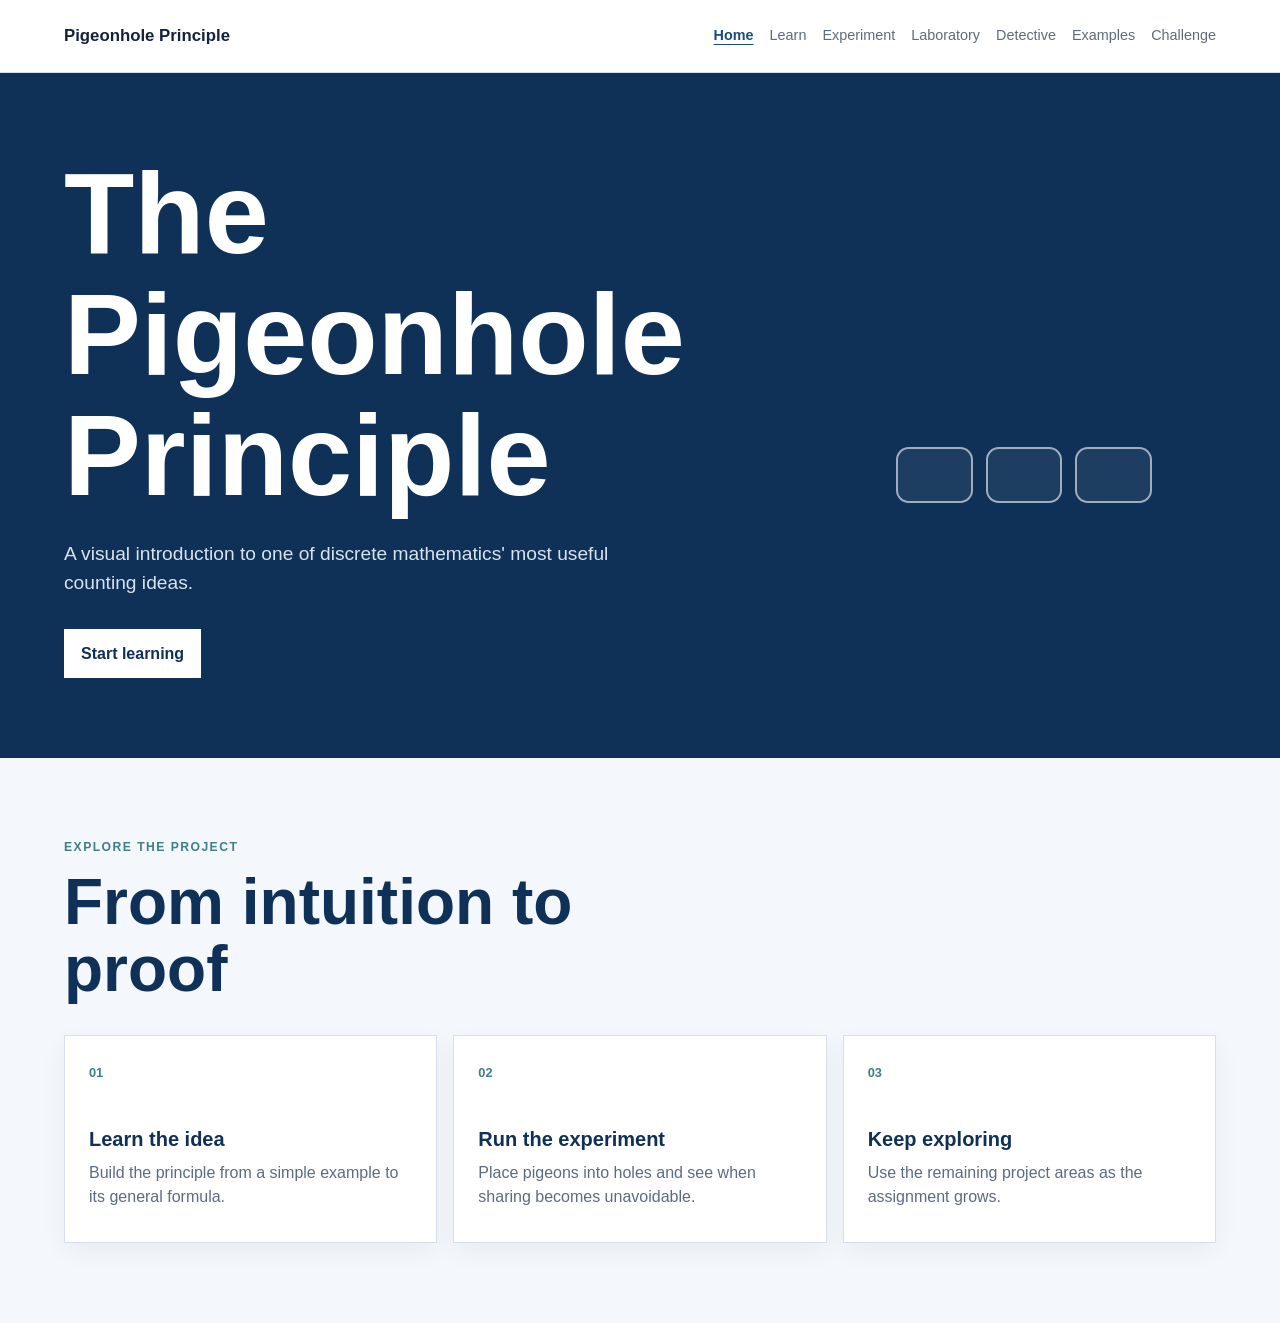
==== commit ff075b78: "Polish landing page visualization" ====
--- a/index.html
+++ b/index.html
@@ -27,10 +27,26 @@
   <main>
     <section class="home-hero" aria-labelledby="home-heading">
       <div class="content-width home-hero__content">
-        <p class="eyebrow">DMS Mathematics Assignment</p>
-        <h1 id="home-heading">The Pigeonhole Principle</h1>
-        <p class="home-hero__lead">A visual introduction to one of discrete mathematics' most useful counting ideas.</p>
-        <a class="button button--primary" href="learn.html">Start learning</a>
+        <div class="home-hero__inner">
+          <div class="home-hero__copy">
+            <h1 id="home-heading">The Pigeonhole Principle</h1>
+            <p class="home-hero__lead">A visual introduction to one of discrete mathematics' most useful counting ideas.</p>
+            <a class="button button--primary" href="learn.html">Start learning</a>
+          </div>
+
+          <div class="home-hero__visual" aria-hidden="true">
+            <div class="hero-lab">
+              <span class="hero-object hero-object--1"></span>
+              <span class="hero-object hero-object--2"></span>
+              <span class="hero-object hero-object--3"></span>
+              <span class="hero-object hero-object--4"></span>
+
+              <span class="hero-hole hero-hole--1"></span>
+              <span class="hero-hole hero-hole--2"></span>
+              <span class="hero-hole hero-hole--3"></span>
+            </div>
+          </div>
+        </div>
       </div>
     </section>
 
--- a/styles.css
+++ b/styles.css
@@ -139,6 +139,189 @@
 
 .home-hero__content {
   padding: 5rem 0;
+}
+
+.home-hero__inner {
+  display: flex;
+  align-items: center;
+  justify-content: space-between;
+  gap: 2.5rem;
+}
+
+.home-hero__copy {
+  flex: 1 1 0;
+}
+
+.home-hero__visual {
+  flex: 0 0 min(24rem, 35vw);
+  display: flex;
+  align-items: center;
+  justify-content: center;
+  min-height: 18rem;
+}
+
+.hero-lab {
+  position: relative;
+  width: min(100%, 20rem);
+  height: 12.5rem;
+  overflow: hidden;
+}
+
+.hero-object,
+.hero-hole {
+  position: absolute;
+  display: block;
+}
+
+.hero-object {
+  width: 1.7rem;
+  height: 1.7rem;
+  border: 2px solid rgb(255 255 255 / 80%);
+  border-radius: 50%;
+  background: rgb(255 255 255 / 92%);
+  box-shadow: inset 0 0 0 2px rgb(168 200 224 / 90%);
+  opacity: 0;
+  z-index: 2;
+}
+
+.hero-hole {
+  bottom: 0.8rem;
+  width: 4.8rem;
+  height: 3.5rem;
+  border: 2px solid rgb(255 255 255 / 58%);
+  border-radius: 0.8rem;
+  background: rgb(255 255 255 / 6%);
+}
+
+.hero-hole--1 { left: 10%; }
+.hero-hole--2 { left: 38%; }
+.hero-hole--3 { left: 66%; }
+
+.hero-object--1 {
+  left: 0;
+  top: 0.5rem;
+  animation: hero-object-one 9s ease-in-out infinite;
+}
+
+.hero-object--2 {
+  left: 0;
+  top: 0.8rem;
+  animation: hero-object-two 9s ease-in-out infinite;
+}
+
+.hero-object--3 {
+  left: 0;
+  top: 0.3rem;
+  animation: hero-object-three 9s ease-in-out infinite;
+}
+
+.hero-object--4 {
+  left: 0;
+  top: 0.7rem;
+  animation: hero-object-four 9s ease-in-out infinite;
+}
+
+@keyframes hero-object-one {
+  0%, 12% {
+    opacity: 0;
+    transform: translate(0.5rem, -4rem) scale(0.7);
+  }
+  22%, 38% {
+    opacity: 1;
+    transform: translate(2.7rem, 0.4rem) scale(1);
+  }
+  46%, 58% {
+    opacity: 1;
+    transform: translate(2.9rem, 7.8rem) scale(1);
+  }
+  62%, 68% {
+    opacity: 1;
+    transform: translate(3.1rem, 7.8rem) scale(1);
+  }
+  100% {
+    opacity: 0;
+    transform: translate(0.5rem, -4rem) scale(0.7);
+  }
+}
+
+@keyframes hero-object-two {
+  0%, 18% {
+    opacity: 0;
+    transform: translate(0.5rem, -4.3rem) scale(0.7);
+  }
+  28%, 44% {
+    opacity: 1;
+    transform: translate(8.4rem, 0.3rem) scale(1);
+  }
+  50%, 60% {
+    opacity: 1;
+    transform: translate(8.6rem, 7.6rem) scale(1);
+  }
+  64%, 70% {
+    opacity: 1;
+    transform: translate(8.6rem, 7.6rem) scale(1);
+  }
+  100% {
+    opacity: 0;
+    transform: translate(0.5rem, -4.3rem) scale(0.7);
+  }
+}
+
+@keyframes hero-object-three {
+  0%, 22% {
+    opacity: 0;
+    transform: translate(0.5rem, -4.6rem) scale(0.7);
+  }
+  32%, 48% {
+    opacity: 1;
+    transform: translate(14.8rem, 0.1rem) scale(1);
+  }
+  54%, 62% {
+    opacity: 1;
+    transform: translate(15rem, 7.6rem) scale(1);
+  }
+  66%, 72% {
+    opacity: 1;
+    transform: translate(15rem, 7.6rem) scale(1);
+  }
+  100% {
+    opacity: 0;
+    transform: translate(0.5rem, -4.6rem) scale(0.7);
+  }
+}
+
+@keyframes hero-object-four {
+  0%, 24% {
+    opacity: 0;
+    transform: translate(0.5rem, -4.2rem) scale(0.7);
+  }
+  34%, 50% {
+    opacity: 1;
+    transform: translate(2.1rem, 0.8rem) scale(1);
+  }
+  56%, 60% {
+    opacity: 1;
+    transform: translate(2.3rem, 7.9rem) scale(1);
+  }
+  64%, 70% {
+    opacity: 1;
+    transform: translate(2.3rem, 7.9rem) scale(1);
+  }
+  100% {
+    opacity: 0;
+    transform: translate(0.5rem, -4.2rem) scale(0.7);
+  }
+}
+
+@media (prefers-reduced-motion: reduce) {
+  .hero-object--1,
+  .hero-object--2,
+  .hero-object--3,
+  .hero-object--4 {
+    animation: none;
+    opacity: 1;
+    transform: none;
+  }
 }
 
 .eyebrow,
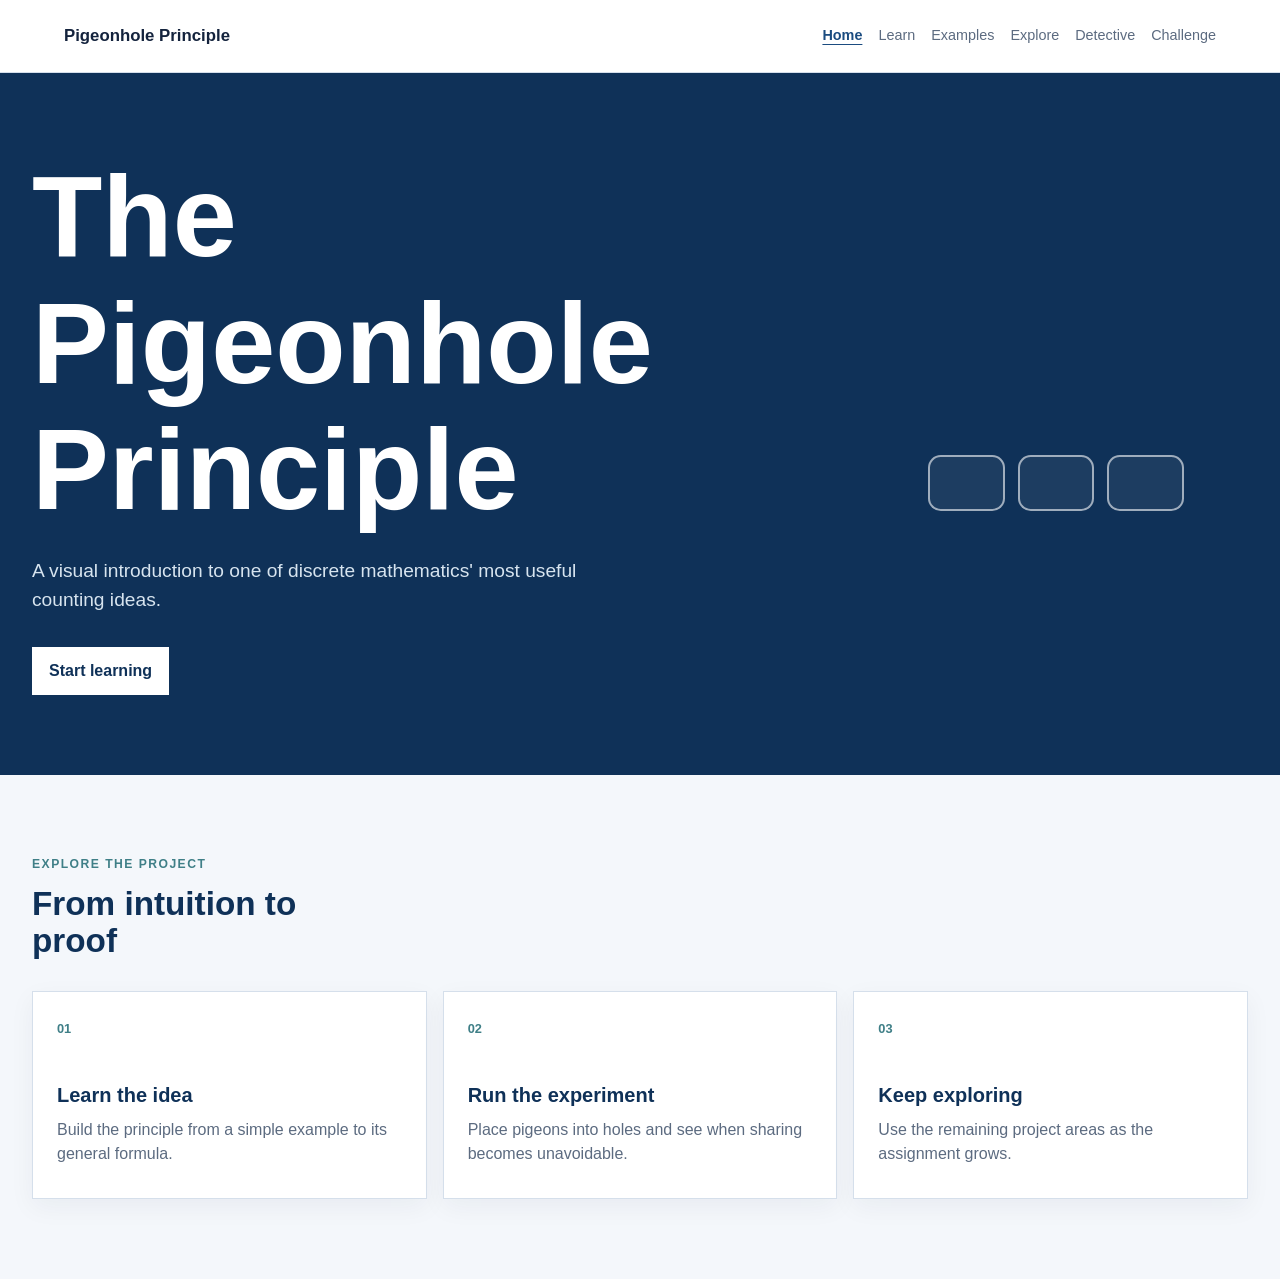
==== commit c411285a: "Fix internal page layout" ====
--- a/index.html
+++ b/index.html
@@ -15,10 +15,9 @@
       <nav class="site-nav" aria-label="Main navigation">
         <a href="index.html" aria-current="page">Home</a>
         <a href="learn.html">Learn</a>
-        <a href="experiment.html">Experiment</a>
-        <a href="laboratory.html">Laboratory</a>
+        <a href="examples.html">Examples</a>
+        <a href="explore.html">Explore</a>
         <a href="detective.html">Detective</a>
-        <a href="examples.html">Examples</a>
         <a href="challenge.html">Challenge</a>
       </nav>
     </div>
--- a/styles.css
+++ b/styles.css
@@ -106,7 +106,7 @@
 h1,
 h2 {
   margin: 0;
-  line-height: 1.05;
+  line-height: 1.1;
 }
 
 h1 {
@@ -116,11 +116,11 @@
 
 h2 {
   color: var(--color-accent-dark);
-  font-size: clamp(2.25rem, 5vw, 4rem);
+  font-size: clamp(1.5rem, 2.6vw, 2.2rem);
 }
 
 .content-width {
-  width: min(100% - 2rem, var(--content-width));
+  width: min(100% - 2rem, 76rem);
   margin: 0 auto;
 }
 
@@ -425,30 +425,39 @@
 }
 
 .page-heading {
-  padding: 5rem 0 3.5rem;
+  display: flex;
+  flex-direction: column;
+  align-items: center;
+  padding: 3.5rem 0 2.5rem;
+  text-align: center;
 }
 
 .page-heading h1 {
-  max-width: 16ch;
-  color: var(--color-accent-dark);
-  font-size: clamp(3rem, 7vw, 6rem);
+  max-width: none;
+  color: var(--color-accent-dark);
+  font-size: clamp(2.4rem, 5vw, 3.6rem);
+  white-space: nowrap;
 }
 
 .page-heading__lead {
   max-width: 42rem;
-  margin: 1.25rem 0 0;
-  color: var(--color-muted);
-  font-size: 1.15rem;
+  margin: 1rem auto 0;
+  color: var(--color-muted);
+  font-size: 1.05rem;
 }
 
 .learn-layout {
   display: grid;
-  grid-template-columns: repeat(2, minmax(0, 1fr));
+  grid-template-columns: 1fr 1fr;
   gap: 1rem;
+  align-items: stretch;
 }
 
 .lesson-card {
-  padding: 2rem;
+  display: flex;
+  flex-direction: column;
+  height: 100%;
+  padding: 1.5rem 1.55rem;
 }
 
 .lesson-card--wide {
@@ -456,12 +465,13 @@
 }
 
 .lesson-card h2 {
-  margin-bottom: 1rem;
-  font-size: clamp(1.7rem, 3vw, 2.5rem);
+  margin-bottom: 0.8rem;
+  font-size: clamp(1.45rem, 2.4vw, 2.1rem);
 }
 
 .lesson-card p {
   color: var(--color-muted);
+  font-size: 1.02rem;
 }
 
 .definition-card {
@@ -469,24 +479,24 @@
 }
 
 blockquote {
-  margin: 1.5rem 0;
+  margin: 1.25rem 0;
   padding-left: 1rem;
   border-left: 4px solid var(--color-secondary);
   color: var(--color-accent-dark);
-  font-size: 1.2rem;
+  font-size: 1.05rem;
   font-weight: 700;
 }
 
 .math-display,
 .formula {
   color: var(--color-accent-dark) !important;
-  font-size: 1.2rem;
+  font-size: 1.15rem;
   font-weight: 700;
 }
 
 .formula {
-  margin: 1.25rem 0;
-  font-size: 2rem;
+  margin: 1.1rem 0;
+  font-size: 1.8rem;
 }
 
 .formula span {
@@ -583,7 +593,7 @@
 
 .activity-topline h2 {
   margin: 0;
-  font-size: clamp(1.7rem, 3vw, 2.5rem);
+  font-size: clamp(1.45rem, 2.5vw, 2rem);
 }
 
 .progress-pill {
@@ -628,10 +638,10 @@
 .detective-card h3,
 .challenge-card h3 {
   max-width: 48rem;
-  margin: 0 0 2rem;
-  color: var(--color-accent-dark);
-  font-size: clamp(1.35rem, 2.5vw, 2rem);
-  line-height: 1.25;
+  margin: 0 0 1.5rem;
+  color: var(--color-accent-dark);
+  font-size: clamp(1.2rem, 2vw, 1.7rem);
+  line-height: 1.3;
 }
 
 .detective-choices {
@@ -724,8 +734,8 @@
 }
 
 .example-card h2 {
-  margin-bottom: 1rem;
-  font-size: clamp(1.5rem, 3vw, 2.2rem);
+  margin-bottom: 0.8rem;
+  font-size: clamp(1.35rem, 2.2vw, 1.9rem);
 }
 
 .example-question {
@@ -1037,7 +1047,7 @@
 
 .challenge-panel h2 {
   margin: 0;
-  font-size: clamp(1.6rem, 3vw, 2.3rem);
+  font-size: clamp(1.45rem, 2.4vw, 2rem);
 }
 
 .challenge-panel p {
@@ -1203,6 +1213,109 @@
   color: var(--color-muted);
 }
 
+.explore-layout {
+  display: grid;
+  gap: 1rem;
+  margin-top: 0.5rem;
+}
+
+.explore-tabs {
+  display: flex;
+  flex-wrap: wrap;
+  gap: 0.75rem;
+  margin-bottom: 1rem;
+}
+
+.explore-tab {
+  min-height: 2.8rem;
+  padding: 0.55rem 1rem;
+  border: 1px solid var(--color-line);
+  background: var(--color-surface);
+  color: var(--color-accent-dark);
+  font: inherit;
+  font-weight: 700;
+  cursor: pointer;
+}
+
+.explore-tab.is-active {
+  border-color: var(--color-accent);
+  background: var(--color-accent);
+  color: var(--color-surface);
+}
+
+.explore-panel {
+  display: none;
+  width: 100%;
+}
+
+.explore-panel.is-active {
+  display: block;
+}
+
+.explore-idea {
+  display: grid;
+  gap: 1rem;
+  padding: 1.5rem;
+  border: 1px solid var(--color-line);
+  background: var(--color-surface);
+  box-shadow: 0 0.5rem 1.5rem rgb(20 35 61 / 5%);
+}
+
+.explore-idea__visual {
+  display: grid;
+  grid-template-columns: repeat(3, minmax(0, 1fr)) auto repeat(2, minmax(0, 1fr));
+  gap: 0.75rem;
+  align-items: center;
+  padding: 1rem 0;
+}
+
+.explore-idea__object,
+.explore-idea__box {
+  display: grid;
+  place-items: center;
+  min-height: 5rem;
+  padding: 0.6rem;
+  border: 1px solid var(--color-line);
+  background: var(--color-paper);
+  text-align: center;
+}
+
+.explore-idea__object {
+  background: #edf3f9;
+}
+
+.explore-idea__box {
+  border-color: var(--color-secondary);
+  background: #eef7f6;
+}
+
+.explore-idea__object span,
+.explore-idea__box strong {
+  color: var(--color-accent-dark);
+  font-weight: 700;
+}
+
+.explore-idea__object small,
+.explore-idea__box span {
+  color: var(--color-muted);
+  font-size: 0.72rem;
+}
+
+.explore-idea__arrow {
+  color: var(--color-secondary);
+  font-size: 1.8rem;
+  text-align: center;
+}
+
+.explore-idea__text {
+  margin: 0;
+  color: var(--color-muted);
+}
+
+.explore-idea__text strong {
+  color: var(--color-accent-dark);
+}
+
 .reasoning-step strong,
 .reasoning-step em {
   color: var(--color-accent-dark);
